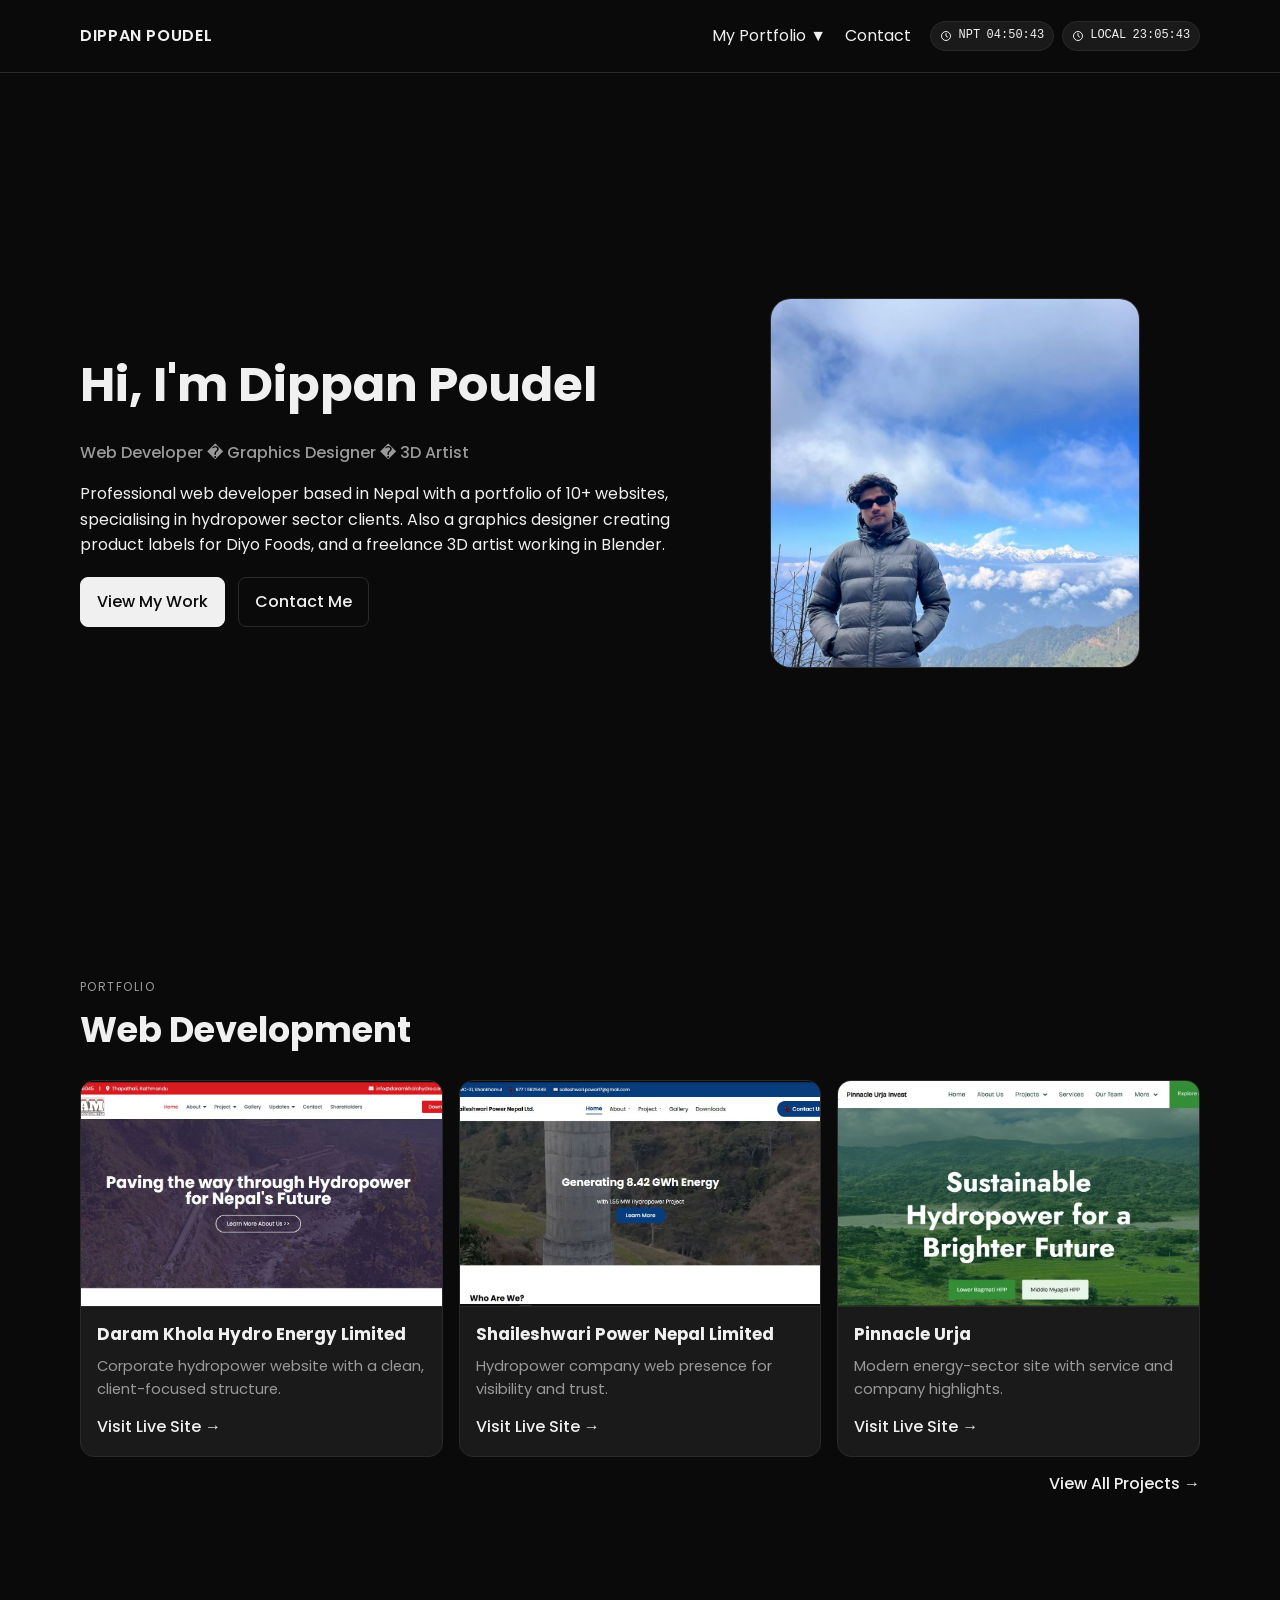
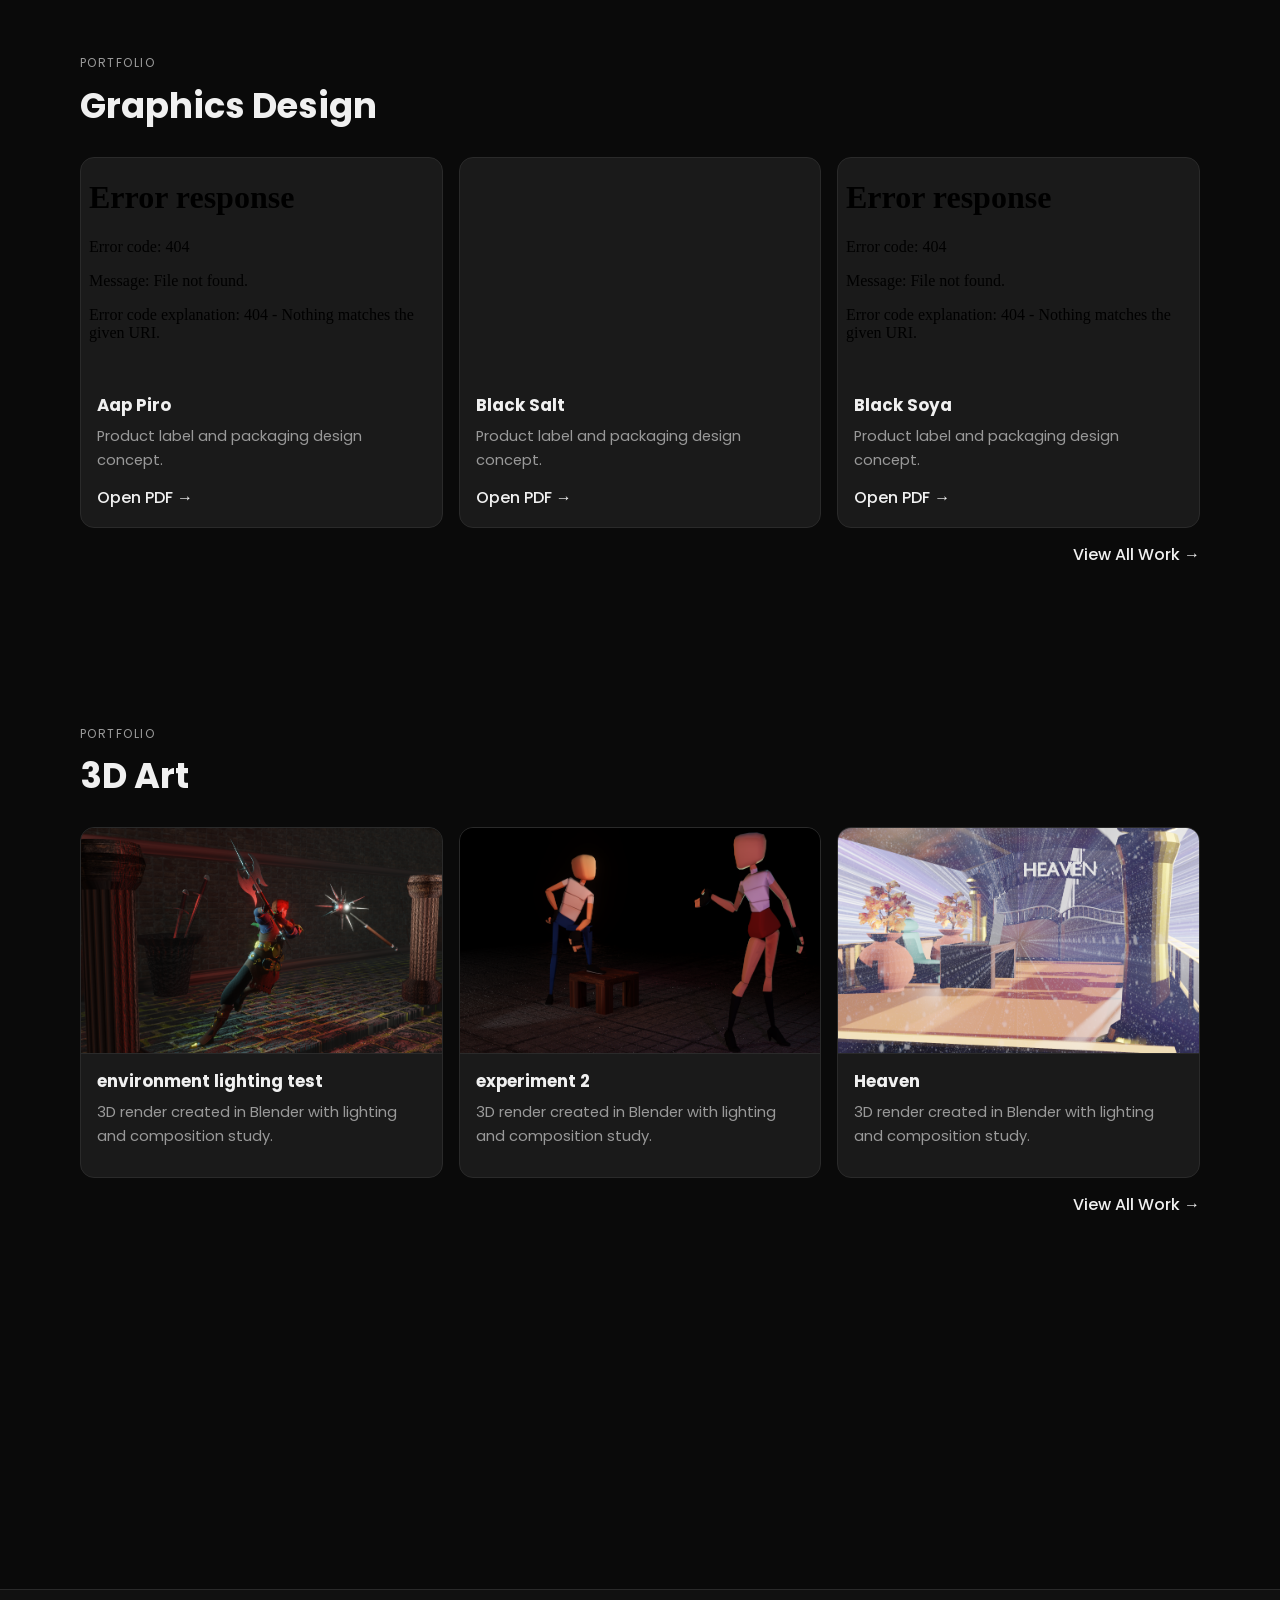
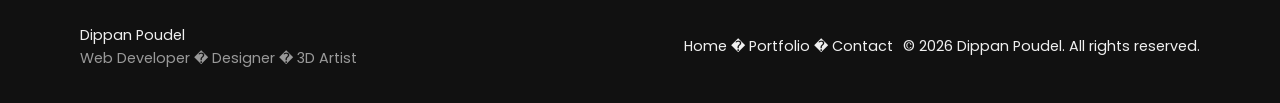
==== index.html @ 4c9aa2f3 "Update portfolio: fix icons, change dropdown to hover, update footer year to 2026, fix email, and im" ====
<!DOCTYPE html>
<html lang="en">
<head>
  <meta charset="UTF-8">
  <meta name="viewport" content="width=device-width, initial-scale=1.0">
  <title>Dippan Poudel | Portfolio</title>
  <link rel="preconnect" href="https://fonts.googleapis.com">
  <link rel="preconnect" href="https://fonts.gstatic.com" crossorigin>
  <link href="https://fonts.googleapis.com/css2?family=Poppins:wght@300;400;500;600&display=swap" rel="stylesheet">
  <link rel="stylesheet" href="css/style.css">
  <script src="js/main.js" defer></script>
</head>
<body data-page="home">
  <header class="site-header">
    <nav class="navbar container">
      <a class="brand" href="index.html">DIPPAN POUDEL</a>
      <button class="menu-toggle" type="button" aria-label="Toggle menu" aria-expanded="false">☰</button>
      <div class="nav-panel" id="navPanel">
        <ul class="nav-links">
          <li class="nav-dropdown">
            <button class="dropdown-toggle nav-link" type="button" aria-expanded="false">My Portfolio <span>▼</span></button>
            <ul class="dropdown-menu">
              <li><a href="portfolio/websites.html">Web Development</a></li>
              <li><a href="portfolio/graphics.html">Graphics Design</a></li>
              <li><a href="portfolio/3d-art.html">3D Art</a></li>
            </ul>
          </li>
          <li><a class="nav-link" data-nav="contact" href="contact.html">Contact</a></li>
        </ul>
        <div class="clock-wrap">
          <div class="clock-pill"><span class="clock-icon">🕐</span><span>NPT</span><span id="clock-npt">00:00:00</span></div>
          <div class="clock-pill"><span class="clock-icon">🕐</span><span>LOCAL</span><span id="clock-local">00:00:00</span></div>
        </div>
      </div>
    </nav>
  </header>

  <main>
    <section class="hero container reveal">
      <div class="hero-text">
        <h1>Hi, I'm Dippan Poudel</h1>
        <p class="subheadline">Web Developer � Graphics Designer � 3D Artist</p>
        <p>Professional web developer based in Nepal with a portfolio of 10+ websites, specialising in hydropower sector clients. Also a graphics designer creating product labels for Diyo Foods, and a freelance 3D artist working in Blender.</p>
        <div class="hero-actions">
          <a class="btn" href="#home-work">View My Work</a>
          <a class="btn btn-outline" href="contact.html">Contact Me</a>
        </div>
      </div>
      <figure class="hero-media">
        <img src="assets/images/1.jpeg" alt="Portrait of Dippan Poudel">
      </figure>
    </section>

    <section id="home-work" class="preview-section container">
      <p class="section-label reveal">Portfolio</p>
      <h2 class="reveal">Web Development</h2>
      <div id="web-preview-grid" class="card-grid"></div>
      <p class="view-all"><a href="portfolio/websites.html">View All Projects →</a></p>
    </section>

    <section class="preview-section container">
      <p class="section-label reveal">Portfolio</p>
      <h2 class="reveal">Graphics Design</h2>
      <div id="graphics-preview-grid" class="card-grid"></div>
      <p class="view-all"><a href="portfolio/graphics.html">View All Work →</a></p>
    </section>

    <section class="preview-section container">
      <p class="section-label reveal">Portfolio</p>
      <h2 class="reveal">3D Art</h2>
      <div id="art-preview-grid" class="card-grid"></div>
      <p class="view-all"><a href="portfolio/3d-art.html">View All Work →</a></p>
    </section>

    <section class="skills-section container reveal">
      <h2>Tools &amp; Technologies</h2>
      <div class="skills-ticker">
        <div class="skills-track" id="skills-track"></div>
      </div>
    </section>
  </main>

  <footer class="site-footer">
    <div class="container footer-grid">
      <p>Dippan Poudel<br><span>Web Developer � Designer � 3D Artist</span></p>
      <p><a href="index.html">Home</a> � <a href="portfolio/websites.html">Portfolio</a> � <a href="contact.html">Contact</a></p>
      <p>© 2026 Dippan Poudel. All rights reserved.</p>
    </div>
  </footer>
</body>
</html>
---- css/style.css ----
:root {
  --bg: #ffffff;
  --bg-secondary: #f5f5f5;
  --bg-card: #ffffff;
  --text-primary: #111111;
  --text-secondary: #555555;
  --border: #e0e0e0;
  --accent: #111111;
}

body.dark-mode {
  --bg: #0a0a0a;
  --bg-secondary: #111111;
  --bg-card: #1a1a1a;
  --text-primary: #f0f0f0;
  --text-secondary: #999999;
  --border: #2a2a2a;
  --accent: #f0f0f0;
}

* { box-sizing: border-box; }
html { scroll-behavior: smooth; }
body {
  margin: 0;
  font-family: "Poppins", sans-serif;
  background: var(--bg);
  color: var(--text-primary);
  line-height: 1.6;
}

.container { width: min(1120px, 92%); margin: 0 auto; }
.site-header { position: sticky; top: 0; z-index: 1000; background: var(--bg); border-bottom: 1px solid var(--border); }
.navbar { min-height: 72px; display: flex; align-items: center; justify-content: space-between; gap: 1rem; }
.brand { text-decoration: none; color: var(--text-primary); font-weight: 600; letter-spacing: 0.04em; }
.menu-toggle { border: 1px solid var(--border); background: var(--bg-card); color: var(--text-primary); padding: 0.45rem 0.7rem; border-radius: 8px; }
.nav-panel { position: absolute; left: 0; right: 0; top: 72px; background: var(--bg); border-bottom: 1px solid var(--border); padding: 1rem 4%; display: none; }
.nav-panel.open { display: block; }
.nav-links { list-style: none; display: flex; flex-direction: column; padding: 0; margin: 0; gap: 0.6rem; }
.nav-link, .dropdown-toggle { background: none; border: 0; padding: 0; cursor: pointer; color: var(--text-primary); font: inherit; text-decoration: none; }
.is-active, .nav-link:hover, .dropdown-menu a:hover { font-weight: 600; text-decoration: underline; text-underline-offset: 0.28rem; }
.nav-dropdown { position: relative; }
.dropdown-menu { list-style: none; margin: 0.45rem 0 0; padding: 0.65rem; border: 1px solid var(--border); background: var(--bg-card); border-radius: 10px; display: none; }
.nav-dropdown.open .dropdown-menu { display: block; }
.dropdown-menu a { text-decoration: none; color: var(--text-primary); display: block; padding: 0.4rem 0.25rem; }

.clock-wrap { margin-top: 1rem; display: flex; flex-direction: column; gap: 0.5rem; }
.clock-pill {
  display: inline-flex;
  align-items: center;
  gap: 0.4rem;
  width: fit-content;
  font-family: "Courier New", monospace;
  font-size: 0.75rem;
  padding: 0.28rem 0.55rem;
  border-radius: 999px;
  border: 1px solid var(--border);
  background: var(--bg-card);
}
.clock-icon svg { width: 12px; height: 12px; display: block; }

.hero { min-height: calc(100vh - 72px); display: grid; align-items: center; gap: 2rem; padding: 3rem 0; }
.hero h1 { font-size: clamp(2rem, 6vw, 3rem); margin: 0 0 0.5rem; }
.subheadline { color: var(--text-secondary); font-weight: 500; }
.hero-actions { display: flex; flex-wrap: wrap; gap: 0.8rem; margin-top: 1.2rem; }
.btn { border: 1px solid var(--accent); background: var(--accent); color: var(--bg); padding: 0.7rem 1rem; border-radius: 8px; text-decoration: none; font-weight: 500; }
.btn-outline { background: transparent; color: var(--text-primary); border-color: var(--border); }
.hero-media { margin: 0; justify-self: center; }
.hero-media img { width: min(370px, 82vw); aspect-ratio: 1 / 1; object-fit: cover; border-radius: 1.3rem; border: 1px solid var(--border); }

.preview-section, .skills-section, .page-main { padding: 4rem 0; }
.section-label { text-transform: uppercase; letter-spacing: 0.12em; font-size: 0.75rem; color: var(--text-secondary); margin-bottom: 0.35rem; }
h2 { font-size: clamp(1.5rem, 4vw, 2.2rem); margin: 0 0 1.4rem; }
.card-grid { display: grid; grid-template-columns: 1fr; gap: 1rem; }
.card {
  background: var(--bg-card);
  border: 1px solid var(--border);
  border-radius: 14px;
  overflow: hidden;
  display: flex;
  flex-direction: column;
}
.card-media { background: var(--bg-secondary); aspect-ratio: 16 / 10; width: 100%; border-bottom: 1px solid var(--border); object-fit: cover; }
.card-content { padding: 0.9rem 1rem 1rem; }
.card h3 { margin: 0; font-size: 1.05rem; }
.card p { color: var(--text-secondary); margin: 0.4rem 0 0.8rem; font-size: 0.92rem; }
.card-link { color: var(--text-primary); text-decoration: none; font-weight: 500; }
.view-all { text-align: right; margin-top: 0.9rem; }
.view-all a { color: var(--text-primary); text-decoration: none; font-weight: 500; }

.pdf-preview { width: 100%; height: 220px; border: 0; }
.placeholder {
  display: grid;
  place-items: center;
  text-align: center;
  color: var(--text-secondary);
  font-size: 0.85rem;
  padding: 1rem;
}

.skills-ticker { overflow: hidden; border: 1px solid var(--border); border-radius: 12px; background: var(--bg-card); }
.skills-track { display: flex; width: max-content; gap: 1.4rem; padding: 1rem; animation: ticker 24s linear infinite; }
.skills-ticker:hover .skills-track { animation-play-state: paused; }
.skill-item { min-width: 96px; text-align: center; }
.skill-item img { width: 42px; height: 42px; filter: grayscale(100%); transition: filter 0.25s ease; }
.skill-item:hover img { filter: grayscale(0%); }
.skill-item span { display: block; font-size: 0.75rem; margin-top: 0.35rem; color: var(--text-secondary); }
@keyframes ticker { from { transform: translateX(0); } to { transform: translateX(-50%); } }

.contact-main { display: grid; gap: 2rem; }
.contact-form-wrap form { display: grid; gap: 0.55rem; }
input, textarea {
  width: 100%;
  border: 1px solid var(--border);
  background: var(--bg-card);
  color: var(--text-primary);
  border-radius: 8px;
  padding: 0.7rem;
}
.form-success { color: var(--text-primary); background: var(--bg-secondary); border: 1px solid var(--border); padding: 0.6rem; border-radius: 8px; }

.site-footer { border-top: 1px solid var(--border); background: var(--bg-secondary); padding: 1.2rem 0; }
.footer-grid { display: grid; gap: 0.6rem; font-size: 0.9rem; }
.site-footer a { color: var(--text-primary); text-decoration: none; }
.site-footer span { color: var(--text-secondary); }

.lightbox { position: fixed; inset: 0; background: rgba(0, 0, 0, 0.92); display: none; align-items: center; justify-content: center; z-index: 2000; }
.lightbox.open { display: flex; }
.lightbox img { max-width: 86vw; max-height: 84vh; border: 1px solid #555; border-radius: 8px; }
.lightbox-close, .lightbox-nav {
  position: absolute; border: 1px solid #777; background: #111; color: #f0f0f0;
  font-size: 1.4rem; width: 42px; height: 42px; border-radius: 999px; cursor: pointer;
}
.lightbox-close { top: 1rem; right: 1rem; }
.lightbox-nav.prev { left: 1rem; top: 50%; transform: translateY(-50%); }
.lightbox-nav.next { right: 1rem; top: 50%; transform: translateY(-50%); }

.reveal { opacity: 0; transform: translateY(20px); transition: all 0.55s ease; }
.reveal.visible { opacity: 1; transform: translateY(0); }

@media (min-width: 768px) {
  .hero { grid-template-columns: 1.1fr 0.9fr; }
  .card-grid { grid-template-columns: repeat(2, minmax(0, 1fr)); }
  .contact-main, .footer-grid { grid-template-columns: 1fr 1fr; }
}

@media (min-width: 1025px) {
  .menu-toggle { display: none; }
  .nav-panel {
    position: static;
    border: 0;
    padding: 0;
    display: flex !important;
    align-items: center;
    justify-content: space-between;
    gap: 1.2rem;
    background: transparent;
    width: auto;
    flex: 1;
  }
  .nav-links { margin-left: auto; align-items: center; flex-direction: row; gap: 1.2rem; }
  .dropdown-menu { position: absolute; top: calc(100% + 0.4rem); min-width: 210px; }
  .nav-dropdown:hover .dropdown-menu { display: block; }
  .clock-wrap { margin-top: 0; flex-direction: row; }
  .card-grid { grid-template-columns: repeat(3, minmax(0, 1fr)); }
  .contact-main { grid-template-columns: 1fr 1fr; align-items: start; }
  .footer-grid { grid-template-columns: 1fr auto auto; align-items: center; }
}
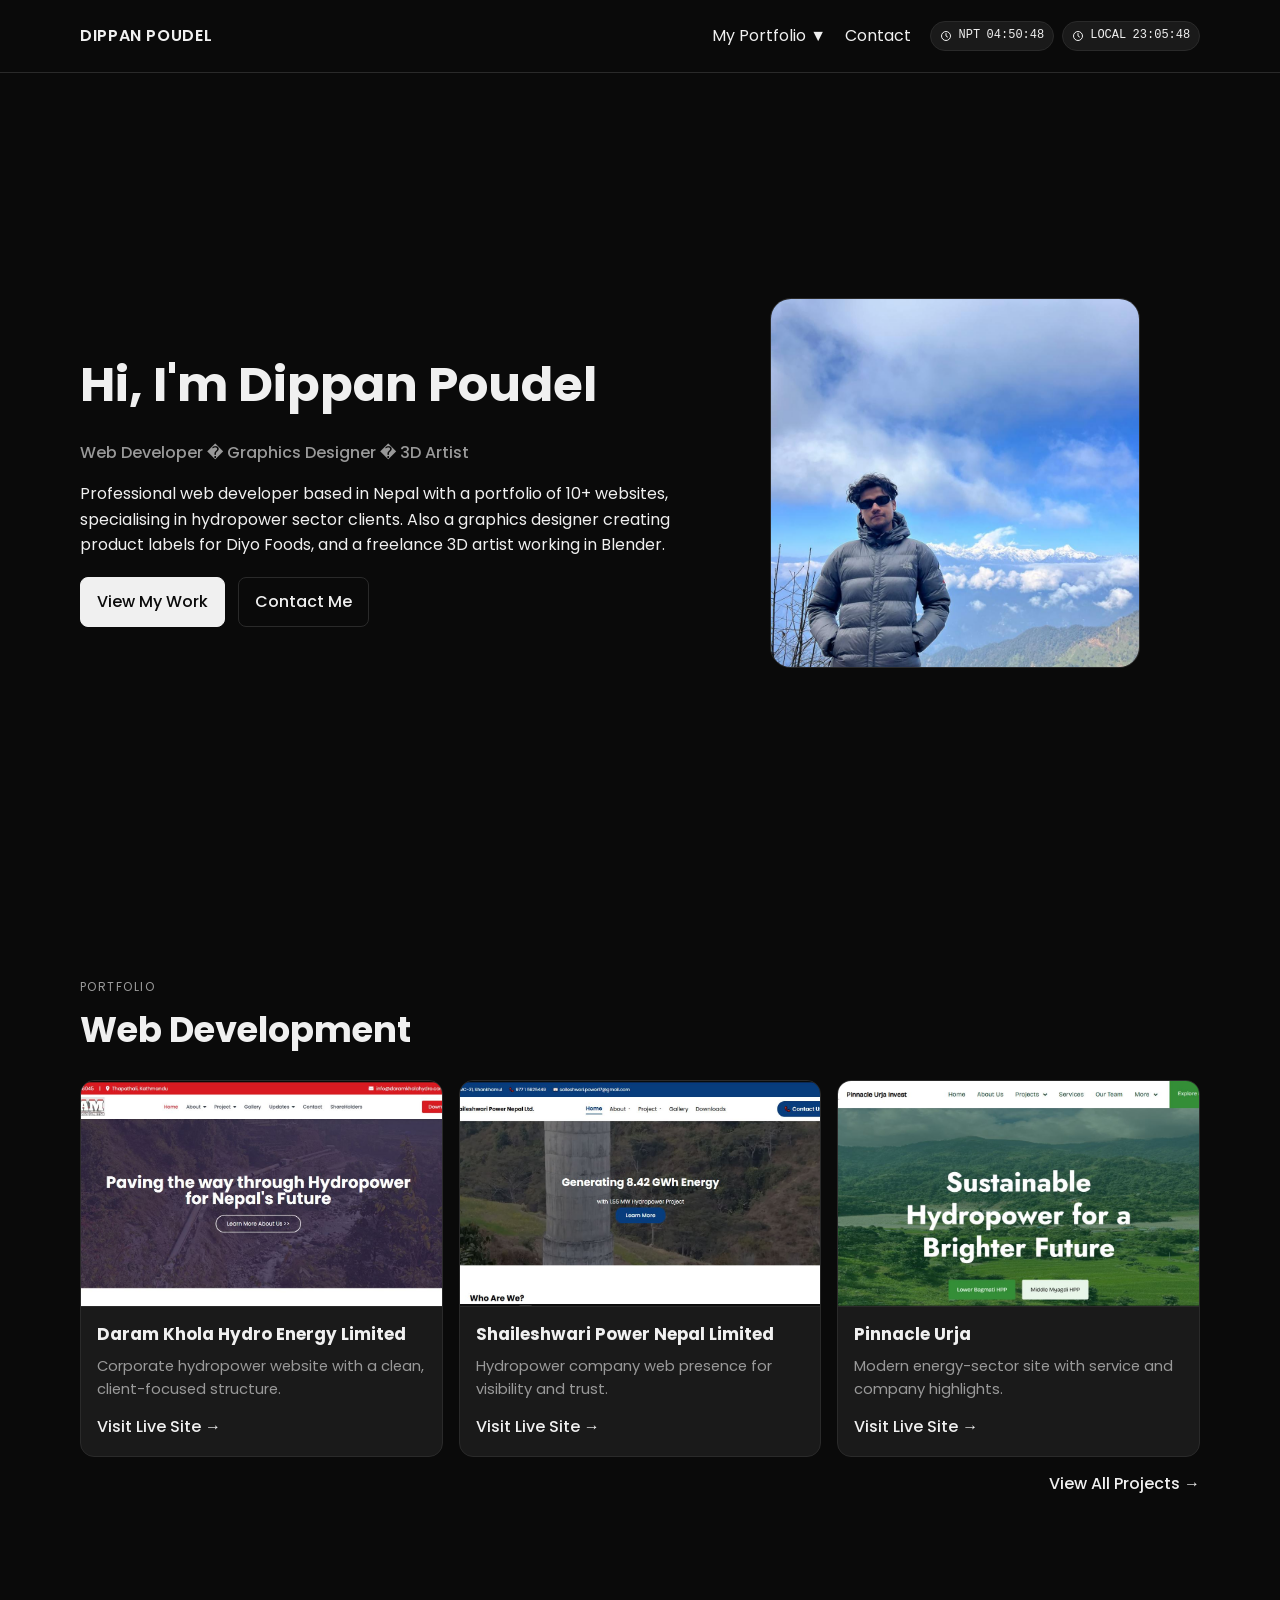
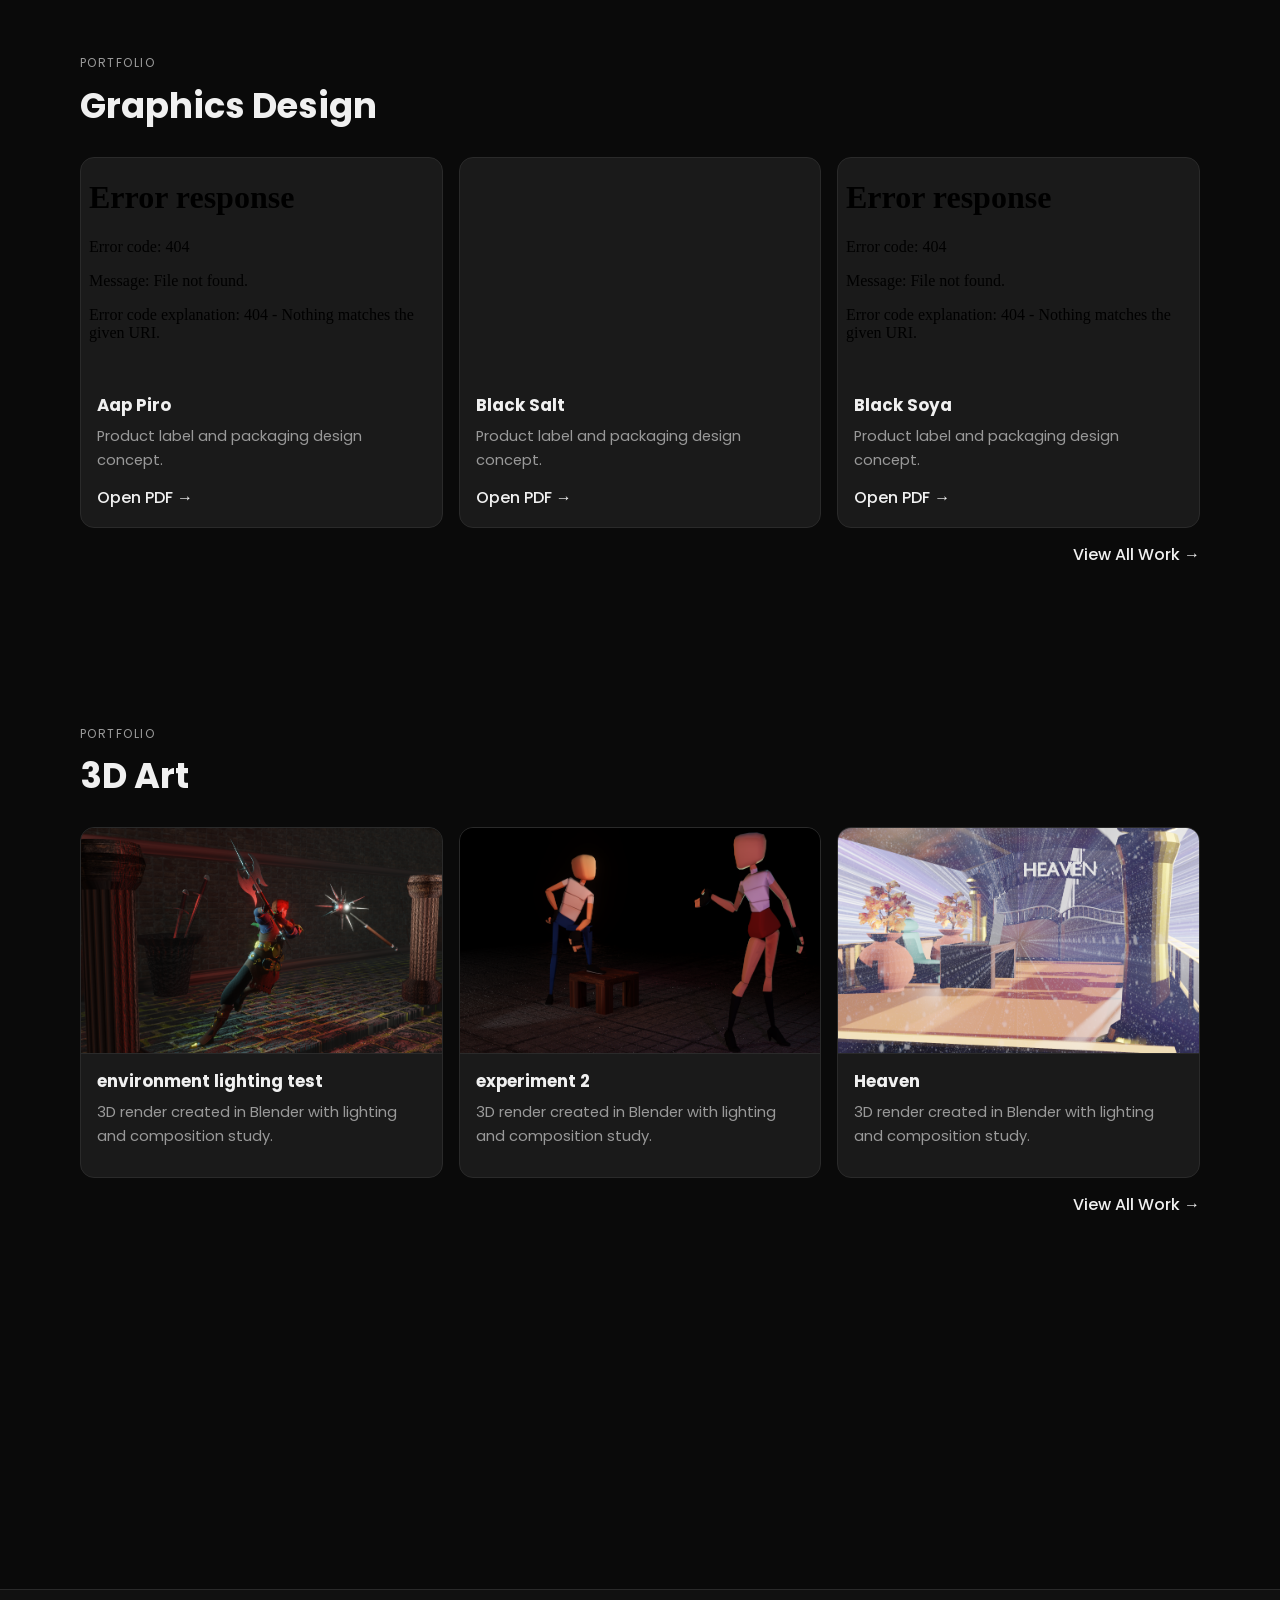
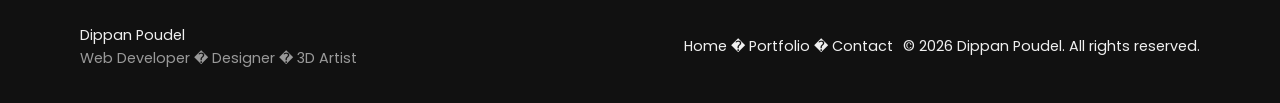
==== commit e903ed3c: "completed version" ====
--- a/index.html
+++ b/index.html
@@ -1,4 +1,5 @@
 <!DOCTYPE html>
+<!--Dippan Poudel-->
 <html lang="en">
 <head>
   <meta charset="UTF-8">
